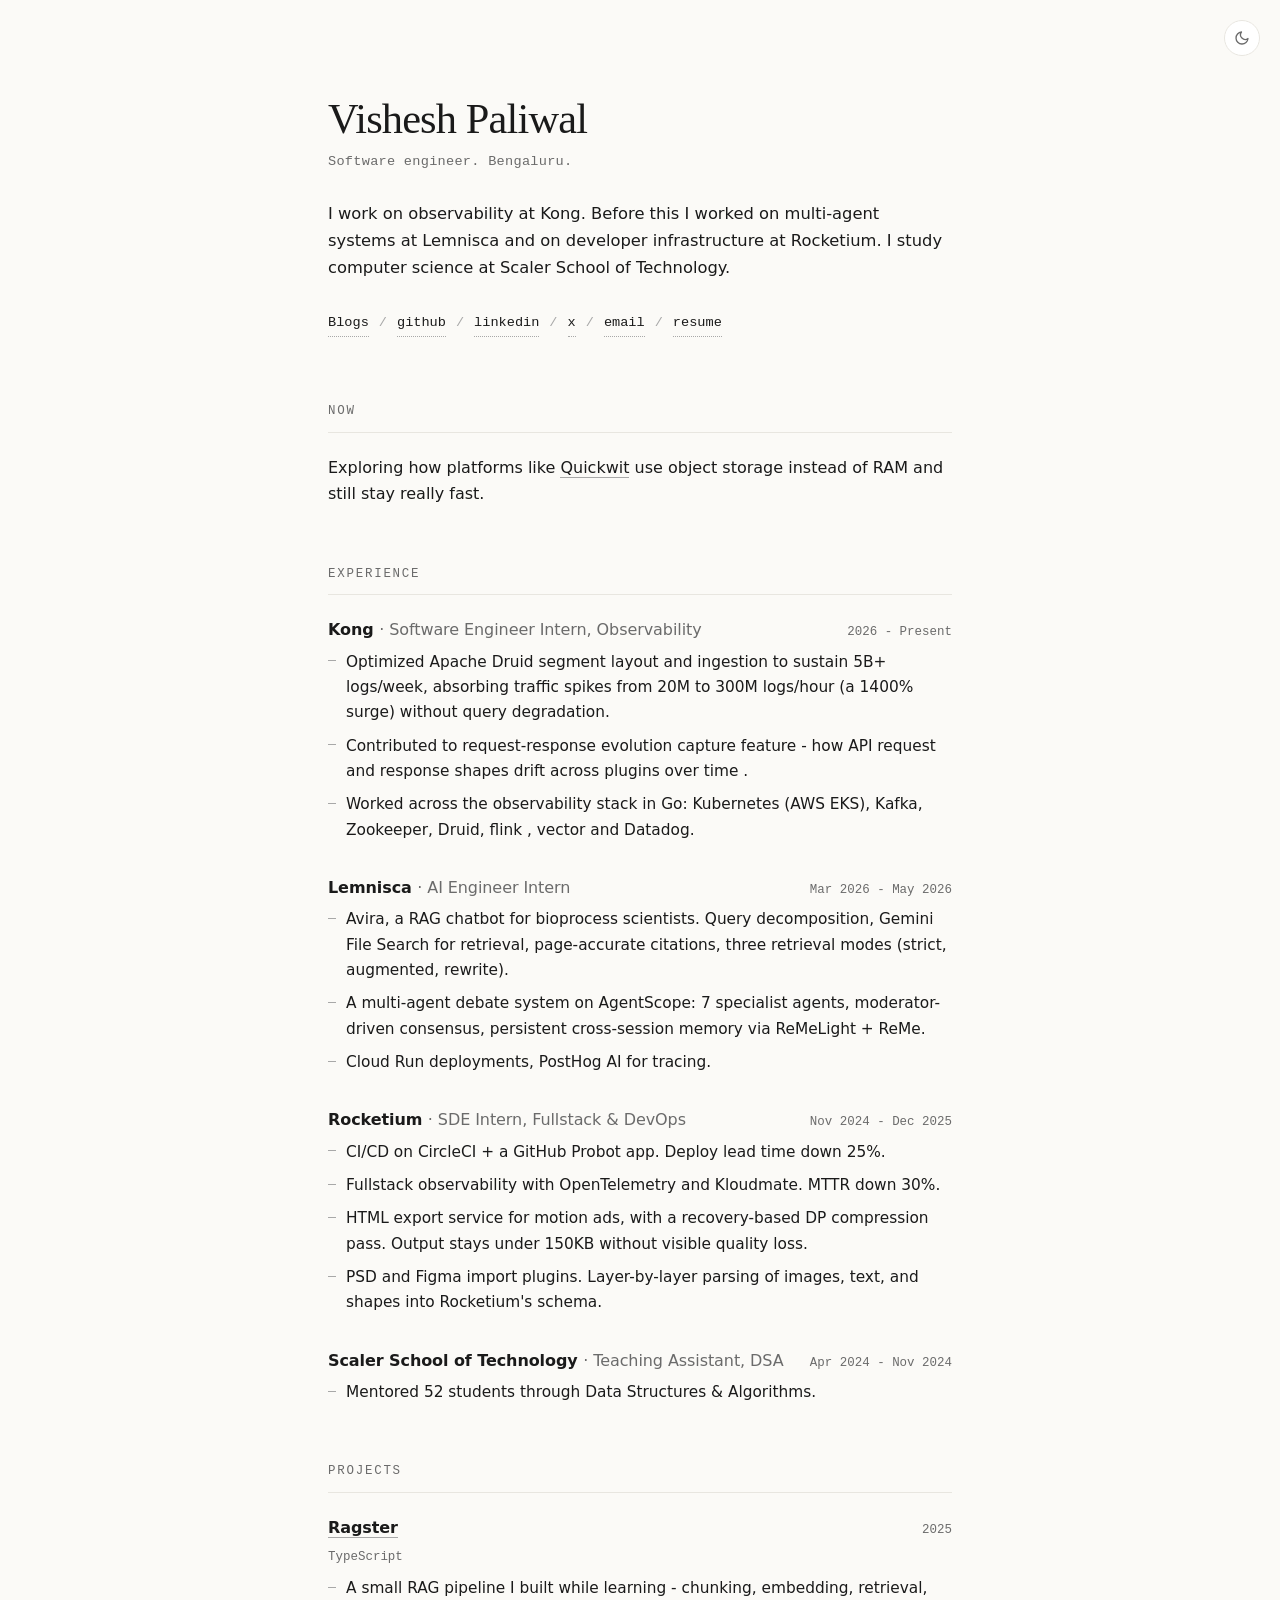
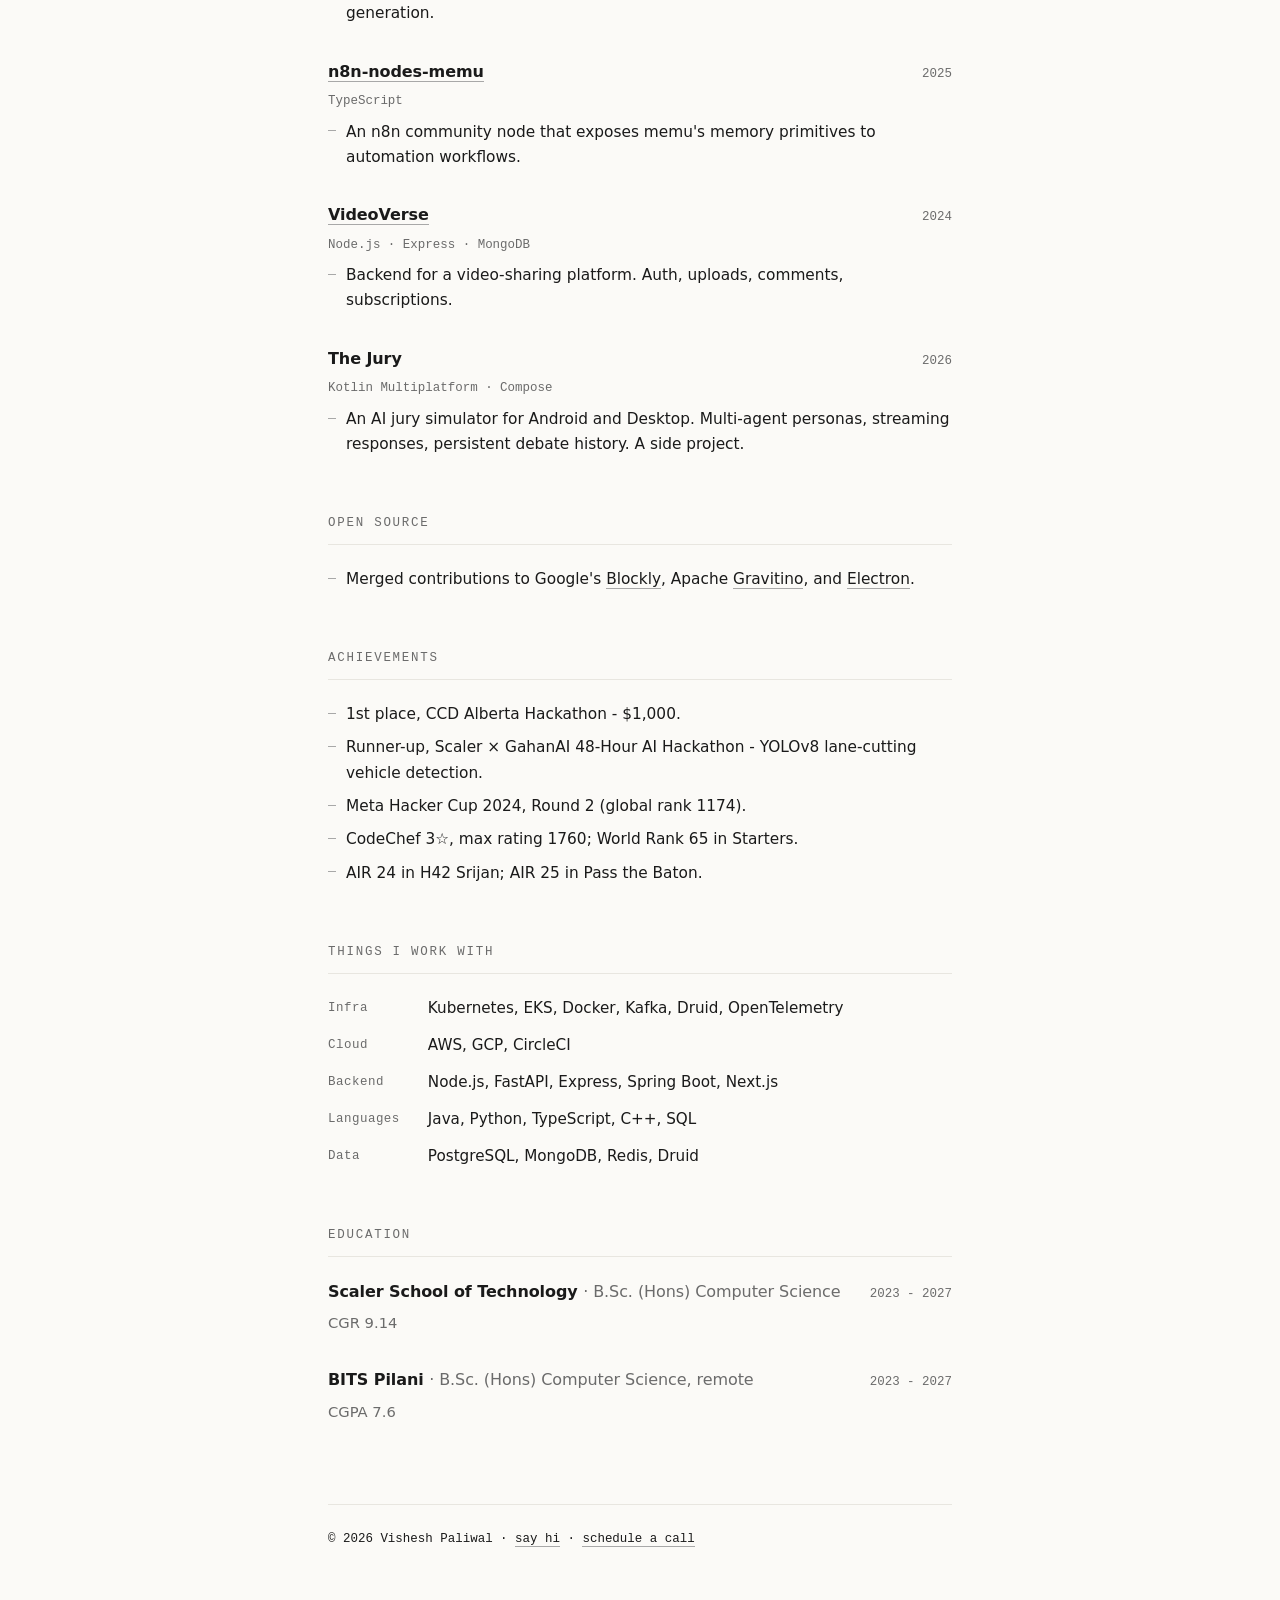
==== index.html @ 3ffdb281 "add another blog" ====
<!doctype html>
<html lang="en">
<head>
  <meta charset="utf-8" />
  <meta name="viewport" content="width=device-width, initial-scale=1" />
  <title>Vishesh Paliwal</title>
  <meta name="description" content="Software engineer working on observability at Kong, based in Bengaluru." />
  <meta name="author" content="Vishesh Paliwal" />
  <meta property="og:title" content="Vishesh Paliwal" />
  <meta property="og:description" content="Software engineer, Bengaluru." />
  <meta property="og:type" content="website" />
  <link rel="icon" href="data:image/svg+xml,<svg xmlns=%22http://www.w3.org/2000/svg%22 viewBox=%220 0 100 100%22><text y=%22.9em%22 font-size=%2290%22>V</text></svg>" />
  <link rel="stylesheet" href="styles.css" />
</head>
<body>
  <button id="theme-toggle" class="theme-toggle" type="button" aria-label="Toggle color theme">
    <svg class="icon-sun" width="16" height="16" viewBox="0 0 24 24" fill="none" stroke="currentColor" stroke-width="2" stroke-linecap="round" stroke-linejoin="round"><circle cx="12" cy="12" r="4"/><path d="M12 2v2"/><path d="M12 20v2"/><path d="m4.93 4.93 1.41 1.41"/><path d="m17.66 17.66 1.41 1.41"/><path d="M2 12h2"/><path d="M20 12h2"/><path d="m6.34 17.66-1.41 1.41"/><path d="m19.07 4.93-1.41 1.41"/></svg>
    <svg class="icon-moon" width="16" height="16" viewBox="0 0 24 24" fill="none" stroke="currentColor" stroke-width="2" stroke-linecap="round" stroke-linejoin="round"><path d="M21 12.79A9 9 0 1 1 11.21 3 7 7 0 0 0 21 12.79z"/></svg>
  </button>

  <main>
    <header class="hero">
      <h1>Vishesh Paliwal</h1>
      <p class="tagline">Software engineer. Bengaluru.</p>
      <p class="intro">
        I work on observability at Kong. Before this I worked on multi-agent systems at Lemnisca and on developer infrastructure at Rocketium. I study computer science at Scaler School of Technology.
      </p>
      <nav class="socials" aria-label="Social links">
        <a href="blog/index.html">Blogs</a>
        <span class="sep">/</span>
        <a href="https://github.com/Vishesh-Paliwal">github</a>
        <span class="sep">/</span>
        <a href="https://www.linkedin.com/in/vishesh-paliwal-42764b2ab/">linkedin</a>
        <span class="sep">/</span>
        <a href="https://x.com/PaliwalVis40736">x</a>
        <span class="sep">/</span>
        <a href="mailto:vishesh.23bcs10013@sst.scaler.com">email</a>
        <span class="sep">/</span>
        <a href="https://drive.google.com/file/d/1WRHBEQwdWZEFvYwu_dmGaKrYtTfcpszq/view?usp=sharing">resume</a>
      </nav>
    </header>

    <section class="block" aria-labelledby="now">
      <h2 id="now">now</h2>
      <p>
        Exploring how platforms like <a href="https://quickwit.io/">Quickwit</a> use object storage instead of RAM and still stay really fast.
      </p>
    </section>

    <section class="block" aria-labelledby="experience">
      <h2 id="experience">experience</h2>

      <article class="entry">
        <div class="entry-head">
          <h3>Kong <span class="role">&middot; Software Engineer Intern, Observability</span></h3>
          <span class="date">2026 - Present</span>
        </div>
        <ul class="bullets">
          <li>Optimized Apache Druid segment layout and ingestion to sustain 5B+ logs/week, absorbing traffic spikes from 20M to 300M logs/hour (a 1400% surge) without query degradation.</li>
          <li>Contributed to request-response evolution capture feature - how API request and response shapes drift across plugins over time .</li>
          <li>Worked across the observability stack in Go: Kubernetes (AWS EKS), Kafka, Zookeeper, Druid, flink , vector and Datadog.</li>
        </ul>
      </article>

      <article class="entry">
        <div class="entry-head">
          <h3>Lemnisca <span class="role">&middot; AI Engineer Intern</span></h3>
          <span class="date">Mar 2026 - May 2026</span>
        </div>
        <ul class="bullets">
          <li>Avira, a RAG chatbot for bioprocess scientists. Query decomposition, Gemini File Search for retrieval, page-accurate citations, three retrieval modes (strict, augmented, rewrite).</li>
          <li>A multi-agent debate system on AgentScope: 7 specialist agents, moderator-driven consensus, persistent cross-session memory via ReMeLight + ReMe.</li>
          <li>Cloud Run deployments, PostHog AI for tracing.</li>
        </ul>
      </article>

      <article class="entry">
        <div class="entry-head">
          <h3>Rocketium <span class="role">&middot; SDE Intern, Fullstack &amp; DevOps</span></h3>
          <span class="date">Nov 2024 - Dec 2025</span>
        </div>
        <ul class="bullets">
          <li>CI/CD on CircleCI + a GitHub Probot app. Deploy lead time down 25%.</li>
          <li>Fullstack observability with OpenTelemetry and Kloudmate. MTTR down 30%.</li>
          <li>HTML export service for motion ads, with a recovery-based DP compression pass. Output stays under 150KB without visible quality loss.</li>
          <li>PSD and Figma import plugins. Layer-by-layer parsing of images, text, and shapes into Rocketium's schema.</li>
        </ul>
      </article>

      <article class="entry">
        <div class="entry-head">
          <h3>Scaler School of Technology <span class="role">&middot; Teaching Assistant, DSA</span></h3>
          <span class="date">Apr 2024 - Nov 2024</span>
        </div>
        <ul class="bullets">
          <li>Mentored 52 students through Data Structures &amp; Algorithms.</li>
        </ul>
      </article>
    </section>

    <section class="block" aria-labelledby="projects">
      <h2 id="projects">projects</h2>

      <article class="entry">
        <div class="entry-head">
          <h3><a href="https://github.com/Vishesh-Paliwal/Ragster">Ragster</a></h3>
          <span class="date">2025</span>
        </div>
        <p class="stack">TypeScript</p>
        <ul class="bullets">
          <li>A small RAG pipeline I built while learning - chunking, embedding, retrieval, generation.</li>
        </ul>
      </article>

      <article class="entry">
        <div class="entry-head">
          <h3><a href="https://github.com/Vishesh-Paliwal/n8n-nodes-memu">n8n-nodes-memu</a></h3>
          <span class="date">2025</span>
        </div>
        <p class="stack">TypeScript</p>
        <ul class="bullets">
          <li>An n8n community node that exposes memu's memory primitives to automation workflows.</li>
        </ul>
      </article>

      <article class="entry">
        <div class="entry-head">
          <h3><a href="https://github.com/Vishesh-Paliwal/VideoVerse-Backend">VideoVerse</a></h3>
          <span class="date">2024</span>
        </div>
        <p class="stack">Node.js &middot; Express &middot; MongoDB</p>
        <ul class="bullets">
          <li>Backend for a video-sharing platform. Auth, uploads, comments, subscriptions.</li>
        </ul>
      </article>

      <article class="entry">
        <div class="entry-head">
          <h3>The Jury</h3>
          <span class="date">2026</span>
        </div>
        <p class="stack">Kotlin Multiplatform &middot; Compose</p>
        <ul class="bullets">
          <li>An AI jury simulator for Android and Desktop. Multi-agent personas, streaming responses, persistent debate history. A side project.</li>
        </ul>
      </article>
    </section>

    <section class="block" aria-labelledby="open-source">
      <h2 id="open-source">open source</h2>
      <ul class="bullets">
        <li>Merged contributions to Google's <a href="https://github.com/google/blockly">Blockly</a>, Apache <a href="https://github.com/apache/gravitino">Gravitino</a>, and <a href="https://github.com/electron/electron">Electron</a>.</li>
      </ul>
    </section>

    <section class="block" aria-labelledby="achievements">
      <h2 id="achievements">achievements</h2>
      <ul class="bullets">
        <li>1st place, CCD Alberta Hackathon - $1,000.</li>
        <li>Runner-up, Scaler &times; GahanAI 48-Hour AI Hackathon - YOLOv8 lane-cutting vehicle detection.</li>
        <li>Meta Hacker Cup 2024, Round 2 (global rank 1174).</li>
        <li>CodeChef 3&star;, max rating 1760; World Rank 65 in Starters.</li>
        <li>AIR 24 in H42 Srijan; AIR 25 in Pass the Baton.</li>
      </ul>
    </section>

    <section class="block" aria-labelledby="skills">
      <h2 id="skills">things I work with</h2>
      <dl class="skills">
        <dt>Infra</dt>
        <dd>Kubernetes, EKS, Docker, Kafka, Druid, OpenTelemetry</dd>
        <dt>Cloud</dt>
        <dd>AWS, GCP, CircleCI</dd>
        <dt>Backend</dt>
        <dd>Node.js, FastAPI, Express, Spring Boot, Next.js</dd>
        <dt>Languages</dt>
        <dd>Java, Python, TypeScript, C++, SQL</dd>
        <dt>Data</dt>
        <dd>PostgreSQL, MongoDB, Redis, Druid</dd>
      </dl>
    </section>

    <section class="block" aria-labelledby="education">
      <h2 id="education">education</h2>

      <article class="entry">
        <div class="entry-head">
          <h3>Scaler School of Technology <span class="role">&middot; B.Sc. (Hons) Computer Science</span></h3>
          <span class="date">2023 - 2027</span>
        </div>
        <p class="muted">CGR 9.14</p>
      </article>

      <article class="entry">
        <div class="entry-head">
          <h3>BITS Pilani <span class="role">&middot; B.Sc. (Hons) Computer Science, remote</span></h3>
          <span class="date">2023 - 2027</span>
        </div>
        <p class="muted">CGPA 7.6</p>
      </article>
    </section>

    <footer>
      <p>&copy; <span id="year"></span> Vishesh Paliwal &middot; <a href="mailto:vishesh.23bcs10013@sst.scaler.com">say hi</a> &middot; <a href="https://cal.com/vishesh-paliwal/30min" data-cal-link="vishesh-paliwal/30min">schedule a call</a></p>
    </footer>
  </main>

  <script src="script.js"></script>
  <script>
    (function (C, A, L) {
      let p = function (a, ar) { a.q.push(ar); };
      let d = C.document;
      C.Cal = C.Cal || function () {
        let cal = C.Cal;
        let ar = arguments;
        if (!cal.loaded) {
          cal.ns = {};
          cal.q = cal.q || [];
          d.head.appendChild(d.createElement("script")).src = A;
          cal.loaded = true;
        }
        if (ar[0] === L) {
          const api = function () { p(api, arguments); };
          const namespace = ar[1];
          api.q = api.q || [];
          if (typeof namespace === "string") {
            cal.ns[namespace] = api;
            p(api, ar);
            return;
          }
          p(api, ar);
          return;
        }
        p(cal, ar);
      };
    })(window, "https://app.cal.com/embed/embed.js", "init");
    Cal("init", { origin: "https://cal.com" });
    Cal("ui", { theme: "auto", layout: "month_view" });
  </script>
</body>
</html>
---- styles.css ----
/* --- theme tokens --- */
:root {
  --bg: #fbfaf7;
  --surface: #ffffff;
  --text: #1a1a1a;
  --muted: #6b6b6b;
  --faint: #a8a8a8;
  --line: #e8e6e0;
  --accent: #b94a2c;
  --hl-bg: rgba(185, 74, 44, 0.10);
  --mono: ui-monospace, SFMono-Regular, "JetBrains Mono", Menlo, Consolas, monospace;
  --sans: -apple-system, BlinkMacSystemFont, "Inter", "Segoe UI", system-ui, sans-serif;
  --serif: "Iowan Old Style", "Apple Garamond", "Palatino Linotype", "Times New Roman", Georgia, serif;
}

:root[data-theme="dark"] {
  --bg: #0e0e10;
  --surface: #141417;
  --text: #ededed;
  --muted: #9a9a9a;
  --faint: #595959;
  --line: #242427;
  --accent: #e07a5f;
  --hl-bg: rgba(224, 122, 95, 0.12);
}

/* --- reset --- */
*, *::before, *::after { box-sizing: border-box; }
html { -webkit-text-size-adjust: 100%; }
body, h1, h2, h3, p, ul, dl, dd, figure { margin: 0; }
ul { padding-left: 1.1em; }
a { color: inherit; }

/* --- base --- */
html { background: var(--bg); }
body {
  font-family: var(--sans);
  font-size: 16px;
  line-height: 1.65;
  color: var(--text);
  background: var(--bg);
  -webkit-font-smoothing: antialiased;
  -moz-osx-font-smoothing: grayscale;
  font-feature-settings: "ss01", "cv11";
  transition: background-color 0.25s ease, color 0.25s ease;
}

main {
  max-width: 680px;
  margin: 0 auto;
  padding: 96px 28px 64px;
}

@media (max-width: 560px) {
  main { padding: 56px 20px 48px; }
}

/* --- typography --- */
h1 {
  font-family: var(--serif);
  font-size: clamp(2rem, 6vw, 2.65rem);
  font-weight: 500;
  letter-spacing: -0.02em;
  line-height: 1.1;
  margin-bottom: 8px;
}

h2 {
  font-family: var(--mono);
  font-size: 0.78rem;
  font-weight: 500;
  letter-spacing: 0.14em;
  text-transform: uppercase;
  color: var(--muted);
  margin-bottom: 22px;
  padding-bottom: 10px;
  border-bottom: 1px solid var(--line);
}

h3 {
  font-size: 1rem;
  font-weight: 600;
  letter-spacing: -0.005em;
}

.role {
  font-weight: 400;
  color: var(--muted);
}

p { color: var(--text); }
.muted { color: var(--muted); font-size: 0.92rem; }

a {
  color: var(--text);
  text-decoration: none;
  border-bottom: 1px solid var(--faint);
  transition: color 0.15s ease, border-color 0.15s ease;
}
a:hover {
  color: var(--accent);
  border-bottom-color: var(--accent);
}

.hl {
  background: var(--hl-bg);
  padding: 0 4px;
  border-radius: 3px;
  color: var(--text);
}

/* --- hero --- */
.hero {
  margin-bottom: 64px;
}

.tagline {
  font-family: var(--mono);
  font-size: 0.85rem;
  color: var(--muted);
  letter-spacing: 0.02em;
  margin-bottom: 28px;
}

.intro {
  font-size: 1.02rem;
  color: var(--text);
  margin-bottom: 28px;
  max-width: 60ch;
}

.socials {
  font-family: var(--mono);
  font-size: 0.85rem;
  display: flex;
  flex-wrap: wrap;
  gap: 0;
  align-items: center;
}
.socials a {
  border-bottom: 1px dotted var(--faint);
  padding: 2px 0;
}
.socials .sep {
  color: var(--faint);
  margin: 0 10px;
  user-select: none;
}

/* --- sections --- */
.block {
  margin-bottom: 56px;
}

.entry {
  margin-bottom: 32px;
}
.entry:last-child { margin-bottom: 0; }

.entry-head {
  display: flex;
  justify-content: space-between;
  align-items: baseline;
  gap: 16px;
  margin-bottom: 6px;
}
.entry-head h3 { margin: 0; }

.date {
  font-family: var(--mono);
  font-size: 0.78rem;
  color: var(--muted);
  white-space: nowrap;
  flex-shrink: 0;
}

@media (max-width: 520px) {
  .entry-head {
    flex-direction: column;
    align-items: flex-start;
    gap: 2px;
  }
}

.stack {
  font-family: var(--mono);
  font-size: 0.78rem;
  color: var(--muted);
  margin-bottom: 8px;
}

.bullets {
  list-style: none;
  padding-left: 0;
}
.bullets li {
  position: relative;
  padding-left: 18px;
  margin-bottom: 8px;
  color: var(--text);
  font-size: 0.96rem;
}
.bullets li::before {
  content: "";
  position: absolute;
  left: 0;
  top: 0.7em;
  width: 8px;
  height: 1px;
  background: var(--faint);
}
.bullets li:last-child { margin-bottom: 0; }

/* --- skills dl --- */
.skills {
  display: grid;
  grid-template-columns: max-content 1fr;
  column-gap: 28px;
  row-gap: 12px;
}
.skills dt {
  font-family: var(--mono);
  font-size: 0.78rem;
  color: var(--muted);
  letter-spacing: 0.04em;
  padding-top: 2px;
}
.skills dd {
  margin: 0;
  font-size: 0.95rem;
}

@media (max-width: 520px) {
  .skills {
    grid-template-columns: 1fr;
    row-gap: 4px;
  }
  .skills dd { margin-bottom: 14px; }
}

/* --- footer --- */
footer {
  margin-top: 80px;
  padding-top: 24px;
  border-top: 1px solid var(--line);
  font-family: var(--mono);
  font-size: 0.78rem;
  color: var(--muted);
}

/* --- theme toggle --- */
.theme-toggle {
  position: fixed;
  top: 20px;
  right: 20px;
  width: 36px;
  height: 36px;
  border: 1px solid var(--line);
  border-radius: 50%;
  background: var(--surface);
  color: var(--muted);
  display: inline-flex;
  align-items: center;
  justify-content: center;
  cursor: pointer;
  transition: color 0.15s ease, border-color 0.15s ease, transform 0.15s ease;
  z-index: 50;
}
.theme-toggle:hover {
  color: var(--accent);
  border-color: var(--accent);
  transform: scale(1.04);
}
.theme-toggle .icon-sun { display: none; }
.theme-toggle .icon-moon { display: block; }
:root[data-theme="dark"] .theme-toggle .icon-sun { display: block; }
:root[data-theme="dark"] .theme-toggle .icon-moon { display: none; }

/* --- back link --- */
.backlink {
  font-family: var(--mono);
  font-size: 0.8rem;
  color: var(--muted);
  display: inline-block;
  margin-bottom: 40px;
  border-bottom: 1px dotted var(--faint);
}
.backlink:hover { color: var(--accent); border-bottom-color: var(--accent); }

/* --- blog list --- */
.post-list { list-style: none; padding-left: 0; }
.post-list li { margin-bottom: 28px; }
.post-list li:last-child { margin-bottom: 0; }
.post-link {
  display: flex;
  justify-content: space-between;
  align-items: baseline;
  gap: 16px;
  border-bottom: none;
}
.post-link h3 {
  font-weight: 600;
  transition: color 0.15s ease;
}
.post-link:hover { color: inherit; }
.post-link:hover h3 { color: var(--accent); }
.post-list .summary {
  color: var(--muted);
  font-size: 0.94rem;
  margin-top: 4px;
  max-width: 60ch;
}

@media (max-width: 520px) {
  .post-link { flex-direction: column; gap: 2px; }
}

/* --- article --- */
.post-header { margin-bottom: 44px; }
.post-header h1 {
  font-size: clamp(1.7rem, 5vw, 2.3rem);
  margin-bottom: 14px;
}
.post-meta {
  font-family: var(--mono);
  font-size: 0.78rem;
  color: var(--muted);
  letter-spacing: 0.02em;
}
.post-meta .dot { margin: 0 8px; color: var(--faint); }

.tag {
  display: inline-block;
  font-family: var(--mono);
  font-size: 0.7rem;
  letter-spacing: 0.04em;
  color: var(--muted);
  background: var(--hl-bg);
  border-radius: 3px;
  padding: 1px 7px;
  margin-right: 6px;
}

.prose { font-size: 1.02rem; line-height: 1.75; }
.prose > * + * { margin-top: 20px; }
.prose h2 {
  font-family: var(--serif);
  text-transform: none;
  letter-spacing: -0.01em;
  font-size: 1.35rem;
  font-weight: 500;
  color: var(--text);
  border-bottom: none;
  padding-bottom: 0;
  margin-top: 48px;
  margin-bottom: 4px;
}
.prose h3 {
  font-size: 1.05rem;
  font-weight: 600;
  margin-top: 32px;
  margin-bottom: 2px;
}
.prose p { max-width: 66ch; }
.prose ul, .prose ol { max-width: 66ch; padding-left: 1.2em; }
.prose li { margin-bottom: 8px; padding-left: 4px; }
.prose li::marker { color: var(--faint); }
.prose strong { font-weight: 600; }
.prose a { border-bottom: 1px solid var(--faint); }
.prose a:hover { color: var(--accent); border-bottom-color: var(--accent); }

/* inline + block code */
.prose code {
  font-family: var(--mono);
  font-size: 0.85em;
  background: var(--hl-bg);
  padding: 1px 5px;
  border-radius: 3px;
}
.prose pre {
  font-family: var(--mono);
  font-size: 0.82rem;
  line-height: 1.6;
  background: var(--surface);
  border: 1px solid var(--line);
  border-radius: 8px;
  padding: 16px 18px;
  overflow-x: auto;
  max-width: 100%;
}
.prose pre code {
  background: none;
  padding: 0;
  border-radius: 0;
  font-size: inherit;
}

/* callout */
.callout {
  border-left: 2px solid var(--accent);
  background: var(--hl-bg);
  border-radius: 0 6px 6px 0;
  padding: 14px 18px;
  font-size: 0.95rem;
}
.callout p { max-width: none; }
.callout .label {
  font-family: var(--mono);
  font-size: 0.7rem;
  letter-spacing: 0.08em;
  text-transform: uppercase;
  color: var(--accent);
  display: block;
  margin-bottom: 4px;
}

/* figure caption */
.prose figure { margin: 28px 0; }
.prose figure img {
  display: block;
  width: 100%;
  max-width: 100%;
  height: auto;
  border-radius: 8px;
  border: 1px solid var(--line);
}
.prose figcaption {
  font-family: var(--mono);
  font-size: 0.75rem;
  color: var(--muted);
  text-align: center;
  margin-top: 8px;
}

/* --- selection --- */
::selection {
  background: var(--accent);
  color: var(--bg);
}

/* --- reduced motion --- */
@media (prefers-reduced-motion: reduce) {
  *, *::before, *::after {
    transition: none !important;
    animation: none !important;
  }
}
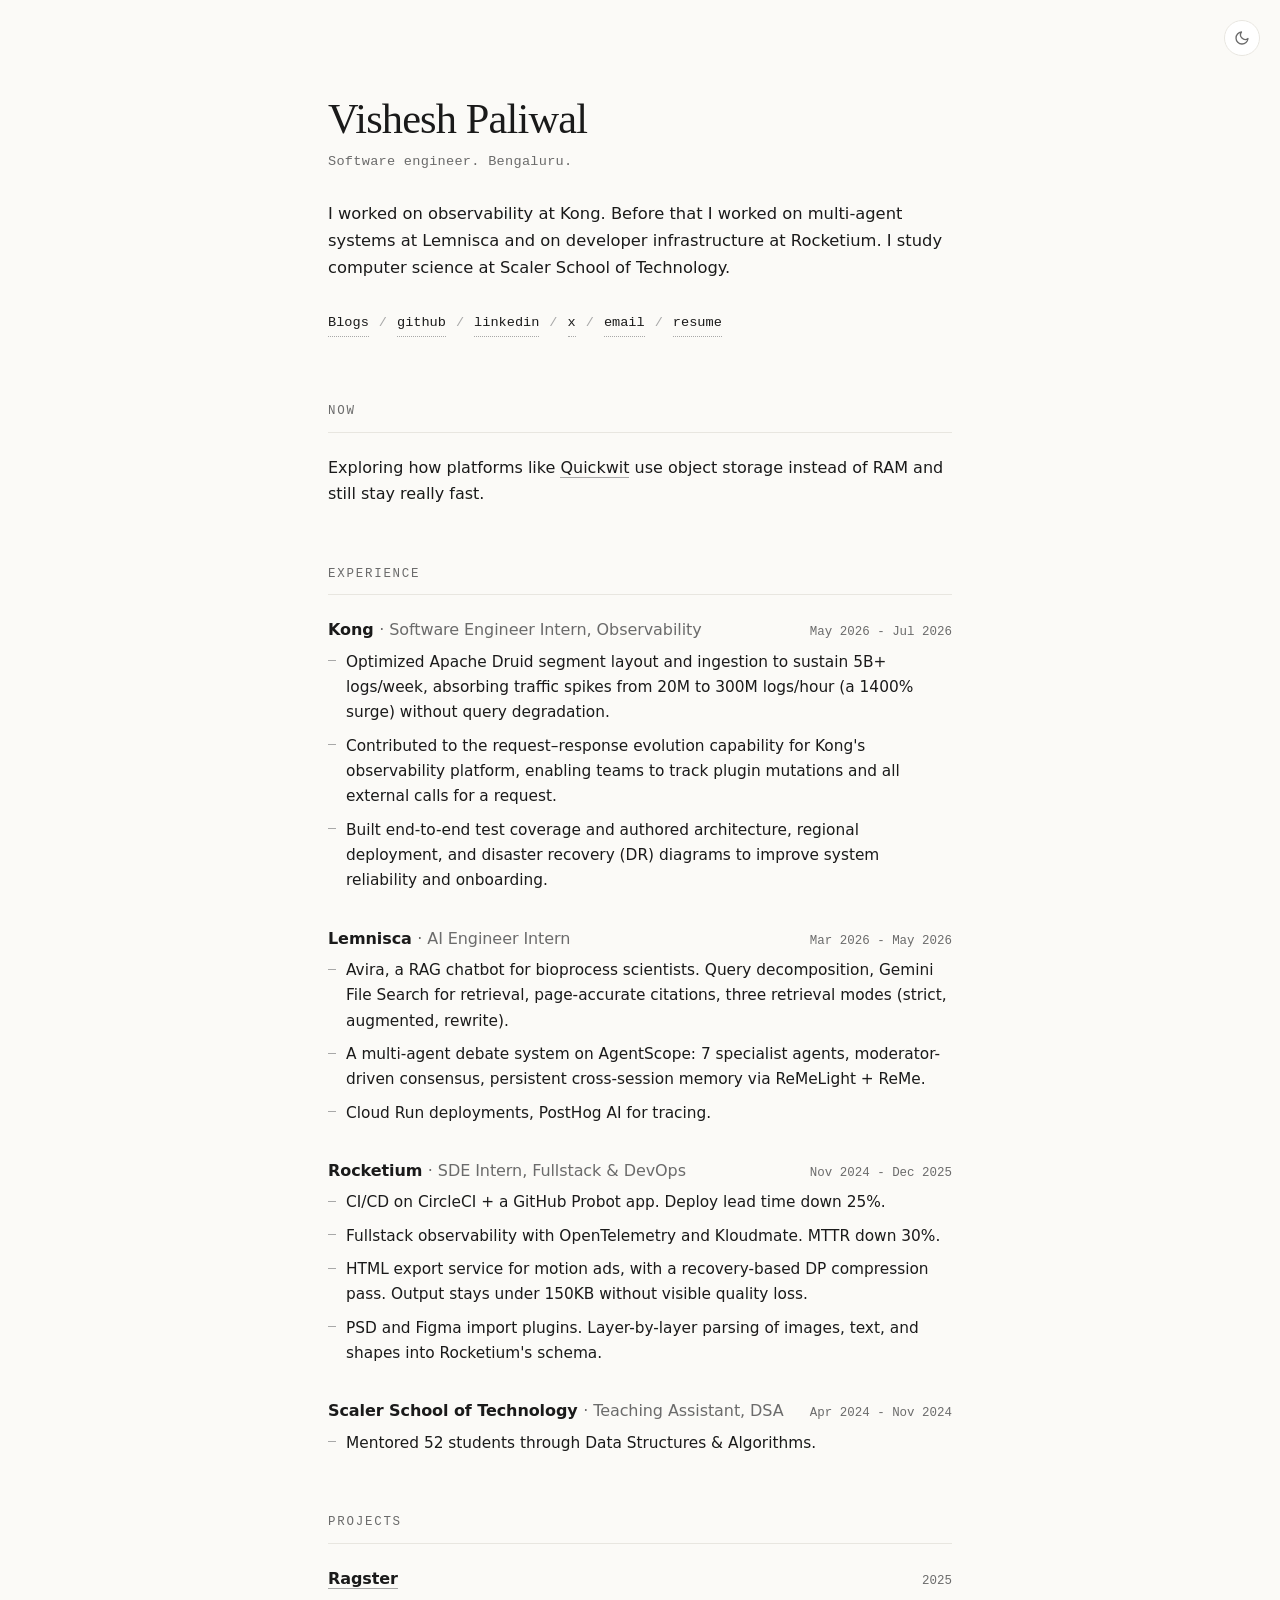
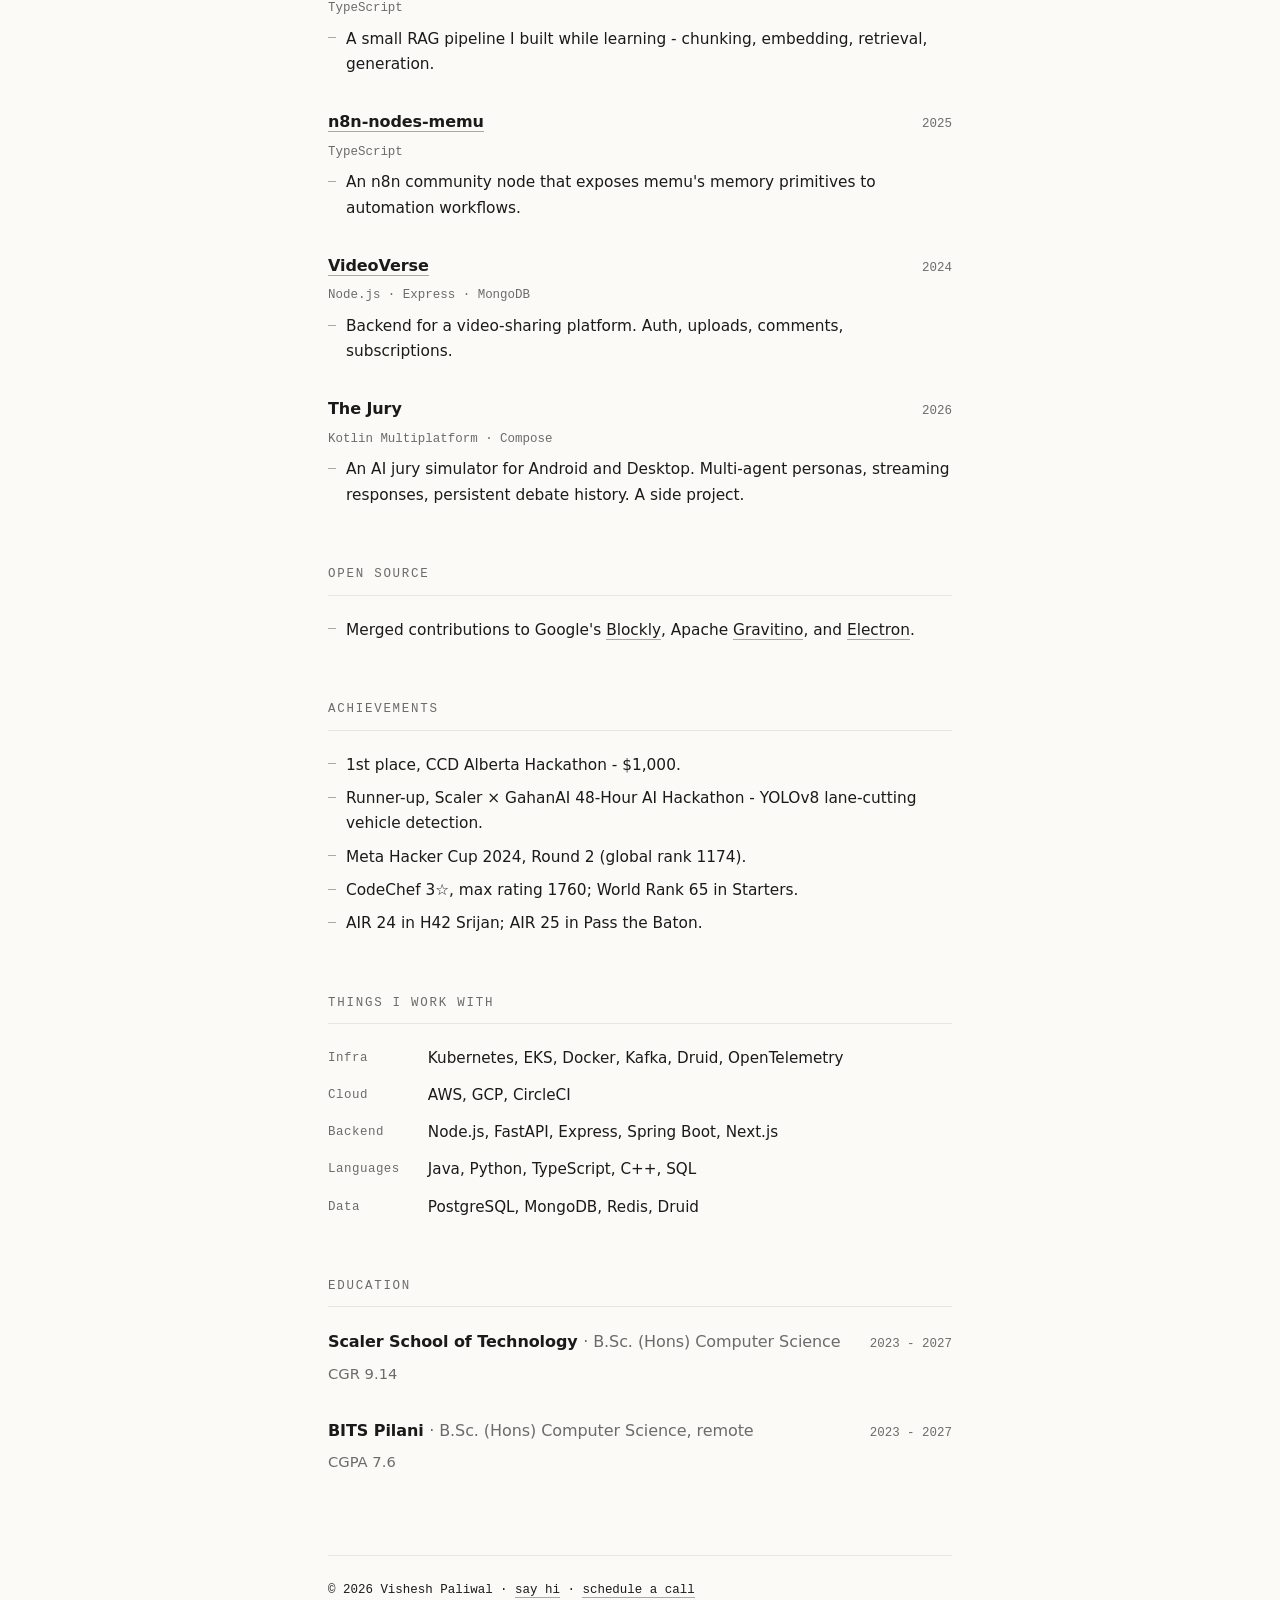
==== commit b30116d1: "make wordings consistent and update facts" ====
--- a/index.html
+++ b/index.html
@@ -4,7 +4,7 @@
   <meta charset="utf-8" />
   <meta name="viewport" content="width=device-width, initial-scale=1" />
   <title>Vishesh Paliwal</title>
-  <meta name="description" content="Software engineer working on observability at Kong, based in Bengaluru." />
+  <meta name="description" content="Software engineer based in Bengaluru. Previously observability team at Kong." />
   <meta name="author" content="Vishesh Paliwal" />
   <meta property="og:title" content="Vishesh Paliwal" />
   <meta property="og:description" content="Software engineer, Bengaluru." />
@@ -23,7 +23,7 @@
       <h1>Vishesh Paliwal</h1>
       <p class="tagline">Software engineer. Bengaluru.</p>
       <p class="intro">
-        I work on observability at Kong. Before this I worked on multi-agent systems at Lemnisca and on developer infrastructure at Rocketium. I study computer science at Scaler School of Technology.
+        I worked on observability at Kong. Before that I worked on multi-agent systems at Lemnisca and on developer infrastructure at Rocketium. I study computer science at Scaler School of Technology.
       </p>
       <nav class="socials" aria-label="Social links">
         <a href="blog/index.html">Blogs</a>
@@ -53,12 +53,12 @@
       <article class="entry">
         <div class="entry-head">
           <h3>Kong <span class="role">&middot; Software Engineer Intern, Observability</span></h3>
-          <span class="date">2026 - Present</span>
+          <span class="date">May 2026 - Jul 2026</span>
         </div>
         <ul class="bullets">
           <li>Optimized Apache Druid segment layout and ingestion to sustain 5B+ logs/week, absorbing traffic spikes from 20M to 300M logs/hour (a 1400% surge) without query degradation.</li>
-          <li>Contributed to request-response evolution capture feature - how API request and response shapes drift across plugins over time .</li>
-          <li>Worked across the observability stack in Go: Kubernetes (AWS EKS), Kafka, Zookeeper, Druid, flink , vector and Datadog.</li>
+          <li>Contributed to the request–response evolution capability for Kong's observability platform, enabling teams to track plugin mutations and all external calls for a request.</li>
+          <li>Built end-to-end test coverage and authored architecture, regional deployment, and disaster recovery (DR) diagrams to improve system reliability and onboarding.</li>
         </ul>
       </article>
 
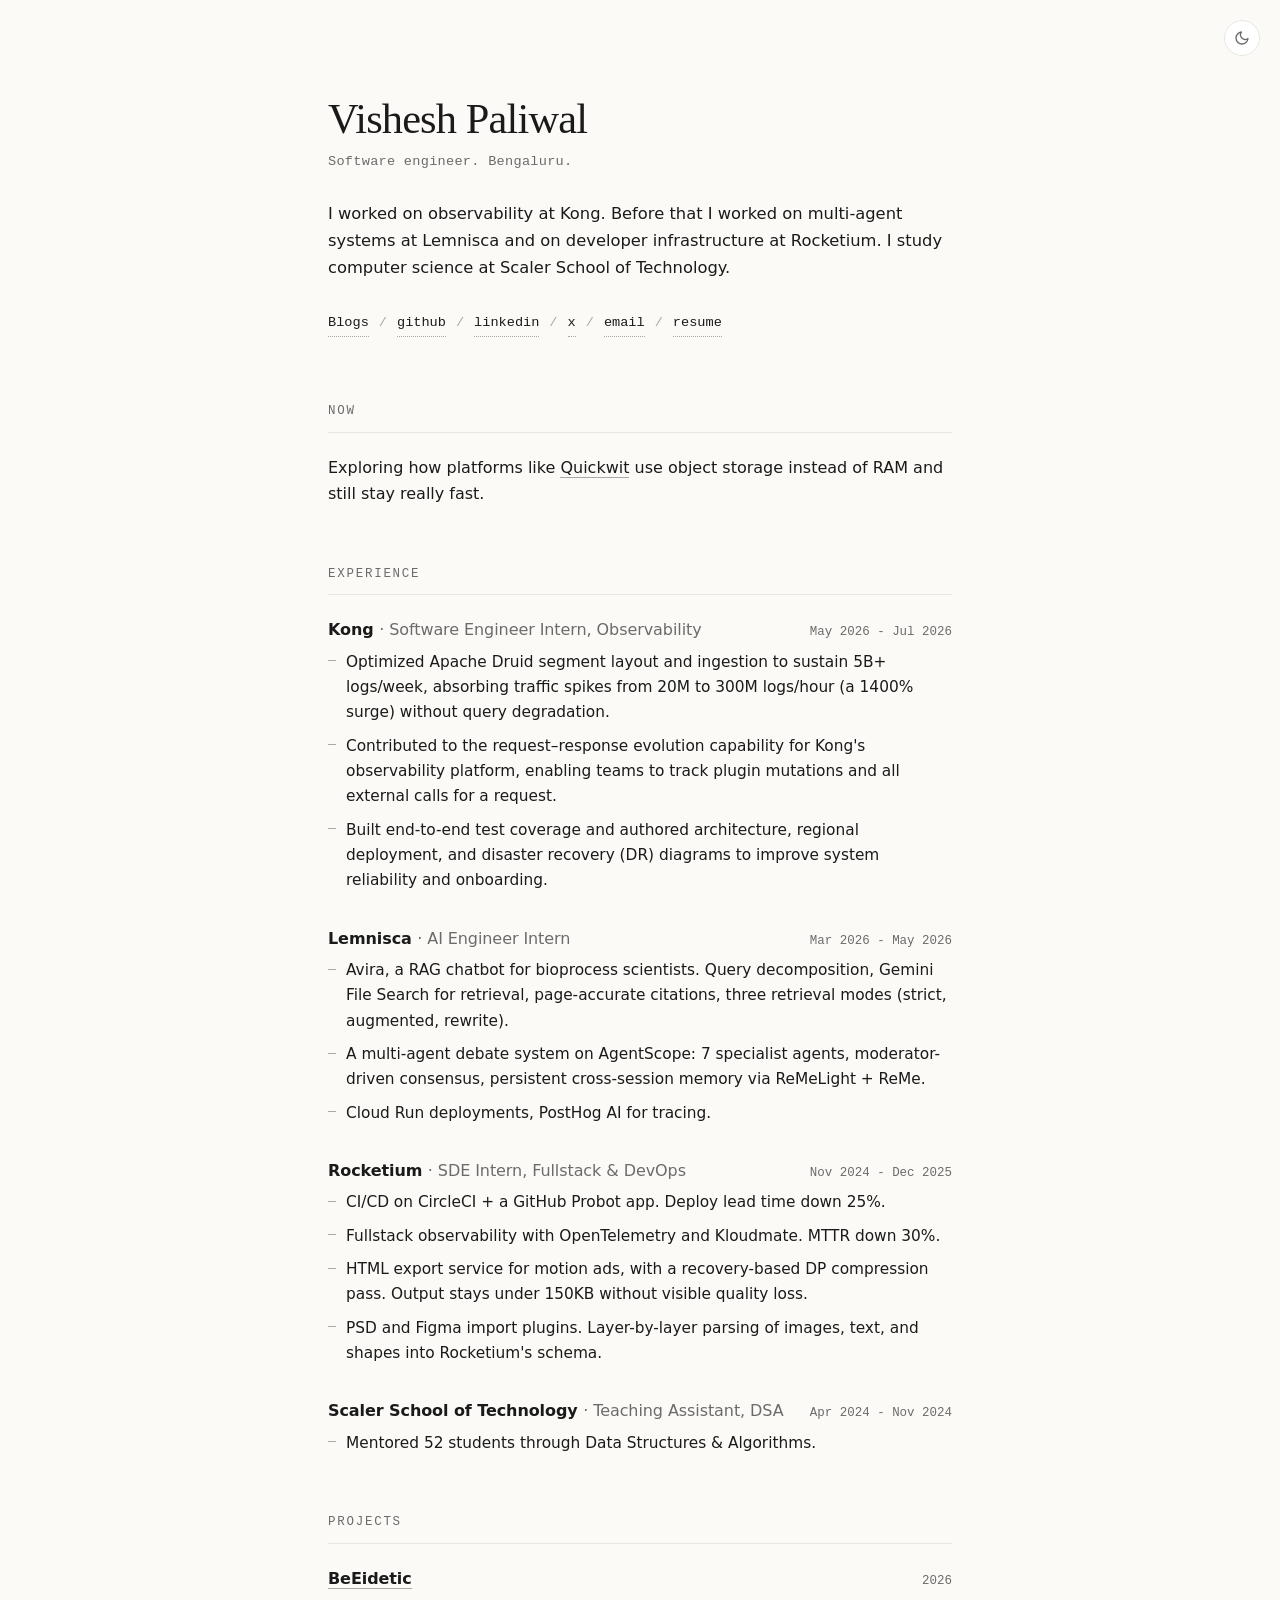
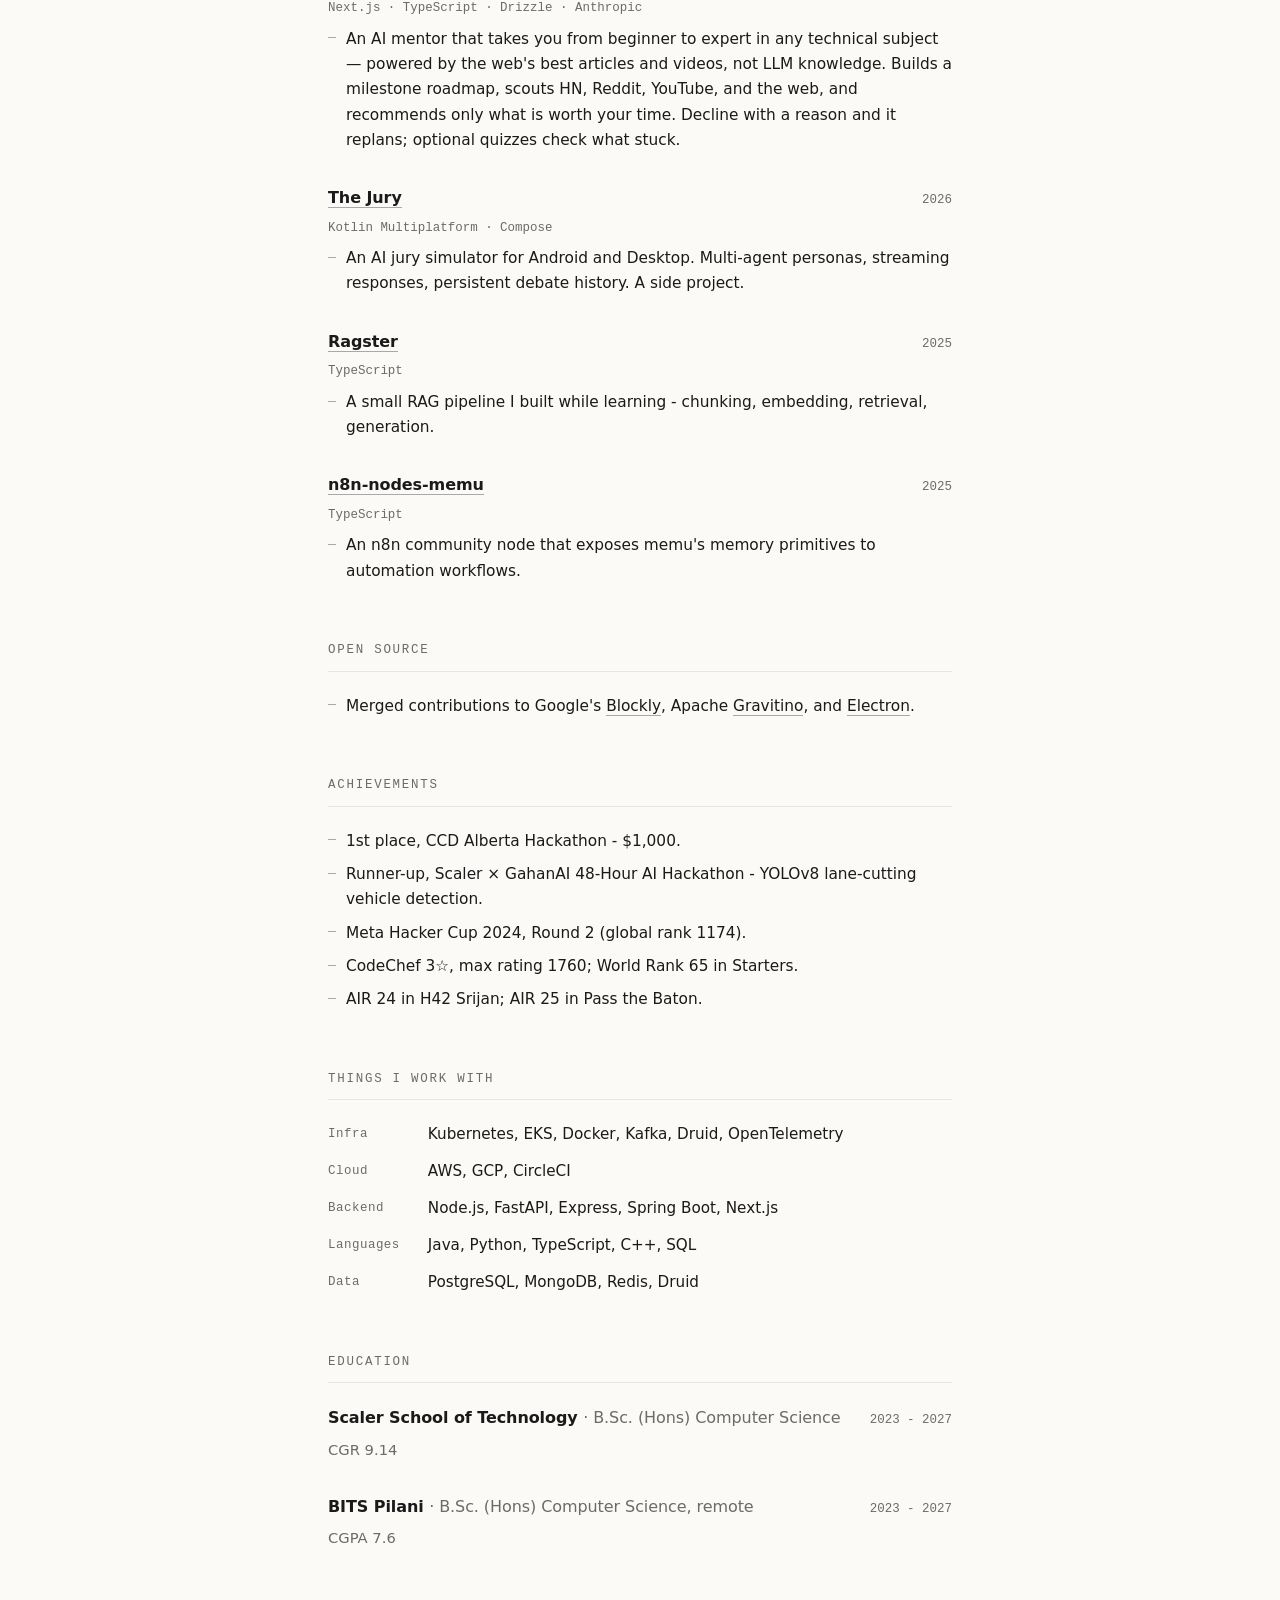
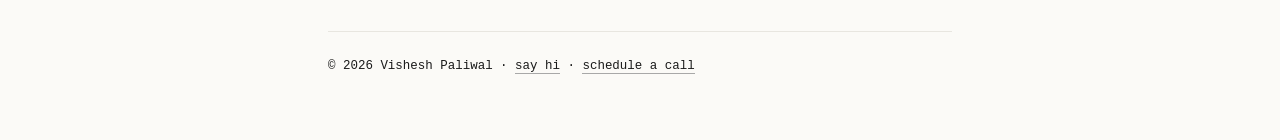
==== commit 67c7300e: "addd beeidetic" ====
--- a/index.html
+++ b/index.html
@@ -103,6 +103,28 @@
 
       <article class="entry">
         <div class="entry-head">
+          <h3><a href="https://github.com/Vishesh-Paliwal/BeEidetic">BeEidetic</a></h3>
+          <span class="date">2026</span>
+        </div>
+        <p class="stack">Next.js &middot; TypeScript &middot; Drizzle &middot; Anthropic</p>
+        <ul class="bullets">
+          <li>An AI mentor that takes you from beginner to expert in any technical subject — powered by the web's best articles and videos, not LLM knowledge. Builds a milestone roadmap, scouts HN, Reddit, YouTube, and the web, and recommends only what is worth your time. Decline with a reason and it replans; optional quizzes check what stuck.</li>
+        </ul>
+      </article>
+
+      <article class="entry">
+        <div class="entry-head">
+          <h3><a href="https://github.com/Vishesh-Paliwal/The-Jury">The Jury</a></h3>
+          <span class="date">2026</span>
+        </div>
+        <p class="stack">Kotlin Multiplatform &middot; Compose</p>
+        <ul class="bullets">
+          <li>An AI jury simulator for Android and Desktop. Multi-agent personas, streaming responses, persistent debate history. A side project.</li>
+        </ul>
+      </article>
+
+      <article class="entry">
+        <div class="entry-head">
           <h3><a href="https://github.com/Vishesh-Paliwal/Ragster">Ragster</a></h3>
           <span class="date">2025</span>
         </div>
@@ -123,27 +145,6 @@
         </ul>
       </article>
 
-      <article class="entry">
-        <div class="entry-head">
-          <h3><a href="https://github.com/Vishesh-Paliwal/VideoVerse-Backend">VideoVerse</a></h3>
-          <span class="date">2024</span>
-        </div>
-        <p class="stack">Node.js &middot; Express &middot; MongoDB</p>
-        <ul class="bullets">
-          <li>Backend for a video-sharing platform. Auth, uploads, comments, subscriptions.</li>
-        </ul>
-      </article>
-
-      <article class="entry">
-        <div class="entry-head">
-          <h3>The Jury</h3>
-          <span class="date">2026</span>
-        </div>
-        <p class="stack">Kotlin Multiplatform &middot; Compose</p>
-        <ul class="bullets">
-          <li>An AI jury simulator for Android and Desktop. Multi-agent personas, streaming responses, persistent debate history. A side project.</li>
-        </ul>
-      </article>
     </section>
 
     <section class="block" aria-labelledby="open-source">
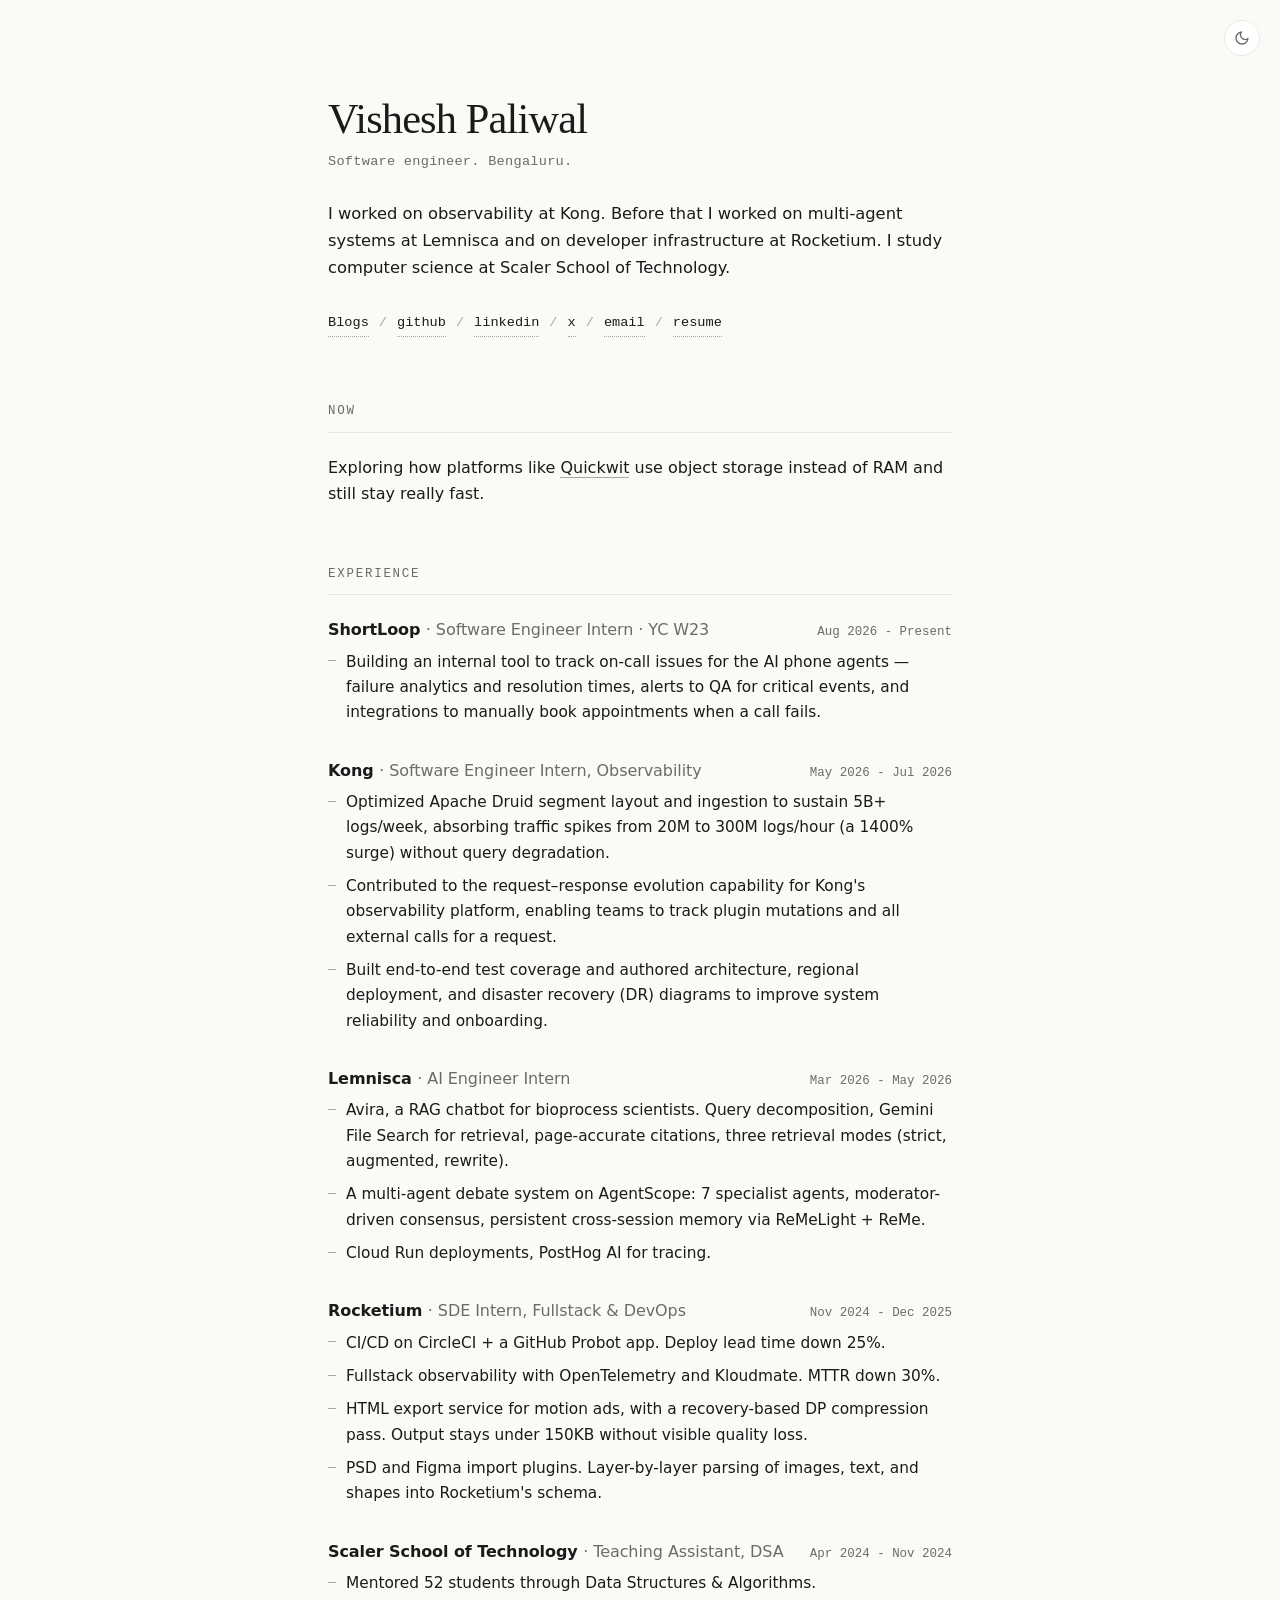
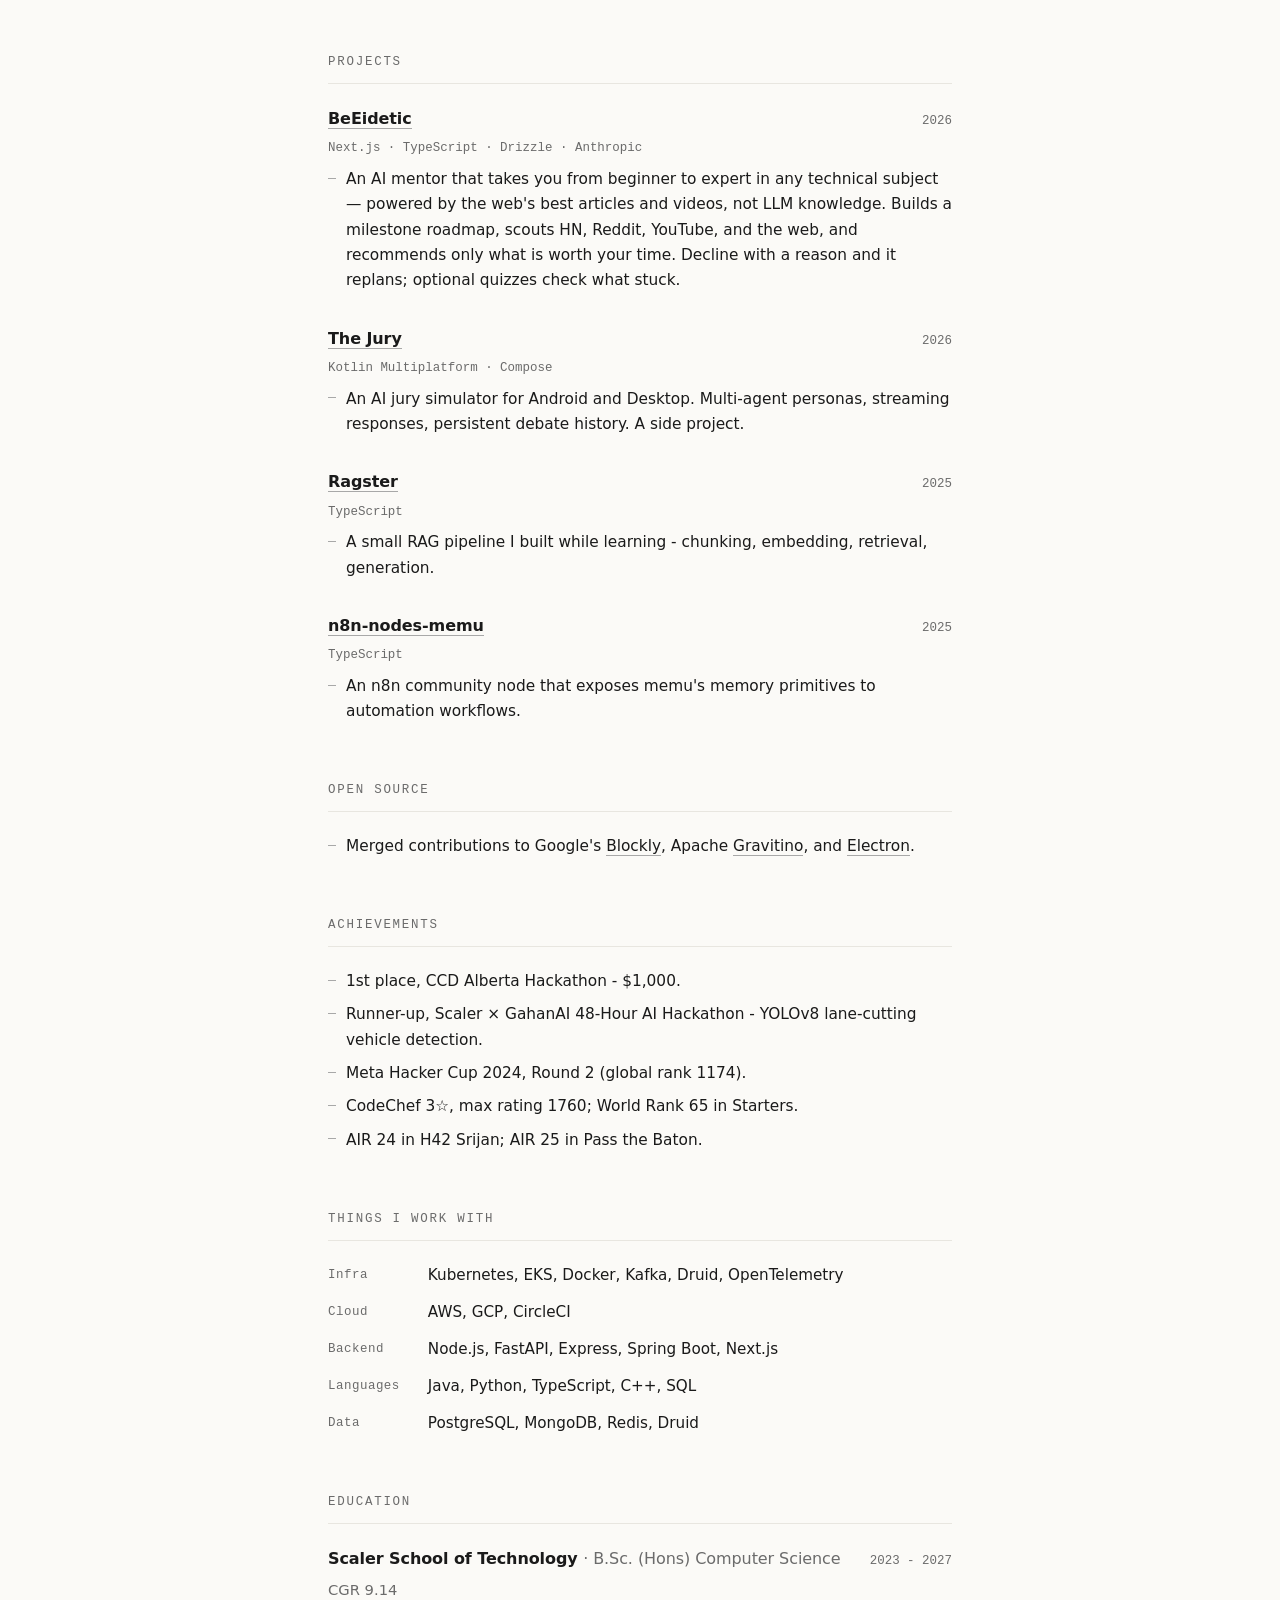
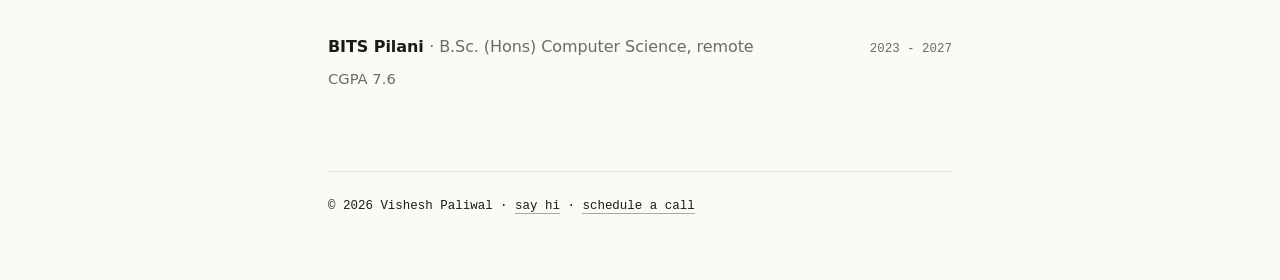
==== commit 7c5a3b4c: "experience: add current ShortLoop (YC W23) SWE internship" ====
--- a/index.html
+++ b/index.html
@@ -11,6 +11,10 @@
   <meta property="og:type" content="website" />
   <link rel="icon" href="data:image/svg+xml,<svg xmlns=%22http://www.w3.org/2000/svg%22 viewBox=%220 0 100 100%22><text y=%22.9em%22 font-size=%2290%22>V</text></svg>" />
   <link rel="stylesheet" href="styles.css" />
+  <script>
+    window.va = window.va || function () { (window.vaq = window.vaq || []).push(arguments); };
+  </script>
+  <script defer src="/_vercel/insights/script.js"></script>
 </head>
 <body>
   <button id="theme-toggle" class="theme-toggle" type="button" aria-label="Toggle color theme">
@@ -36,7 +40,7 @@
         <span class="sep">/</span>
         <a href="mailto:vishesh.23bcs10013@sst.scaler.com">email</a>
         <span class="sep">/</span>
-        <a href="https://drive.google.com/file/d/1WRHBEQwdWZEFvYwu_dmGaKrYtTfcpszq/view?usp=sharing">resume</a>
+        <a href="https://drive.google.com/file/d/1FaXgrbZyRG90ZHNgXAMhlkQe2kCSIHwP/view?usp=sharing">resume</a>
       </nav>
     </header>
 
@@ -49,6 +53,16 @@
 
     <section class="block" aria-labelledby="experience">
       <h2 id="experience">experience</h2>
+
+      <article class="entry">
+        <div class="entry-head">
+          <h3>ShortLoop <span class="role">&middot; Software Engineer Intern &middot; YC W23</span></h3>
+          <span class="date">Aug 2026 - Present</span>
+        </div>
+        <ul class="bullets">
+          <li>Building an internal tool to track on-call issues for the AI phone agents &mdash; failure analytics and resolution times, alerts to QA for critical events, and integrations to manually book appointments when a call fails.</li>
+        </ul>
+      </article>
 
       <article class="entry">
         <div class="entry-head">
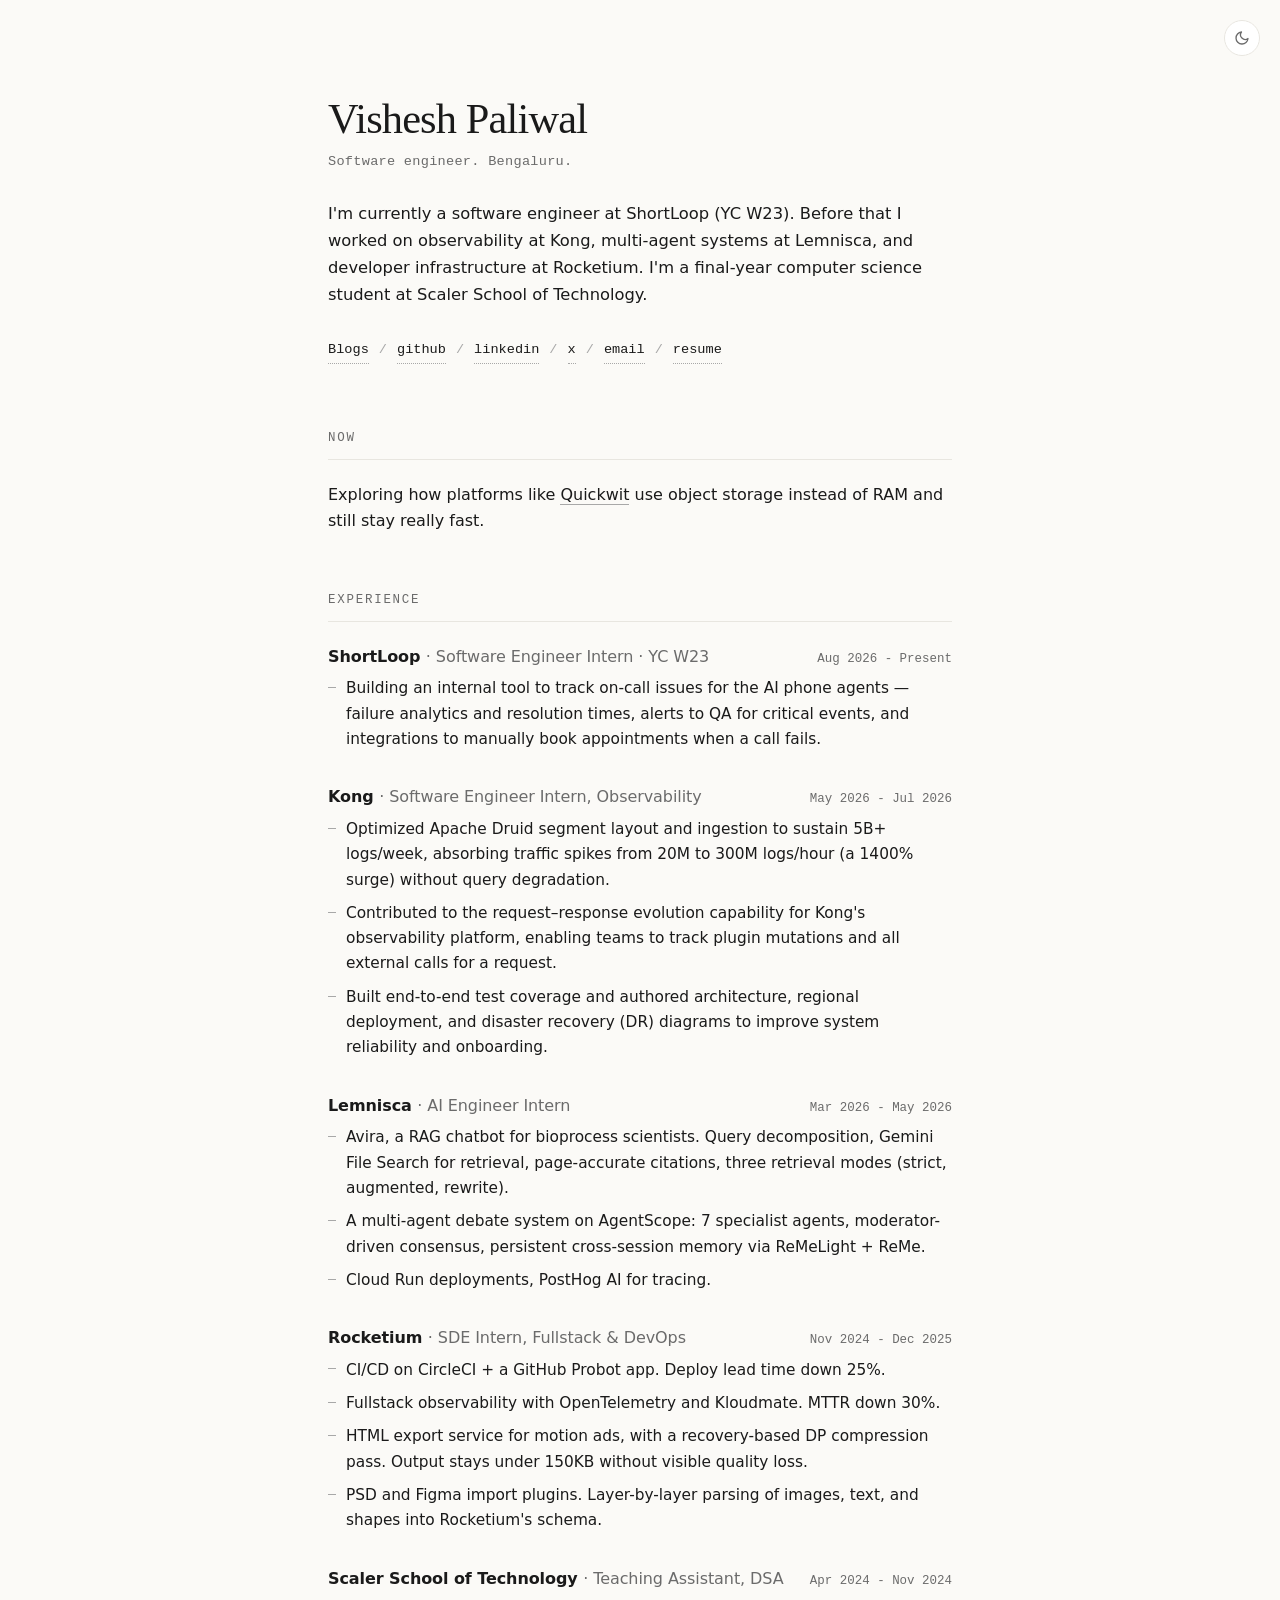
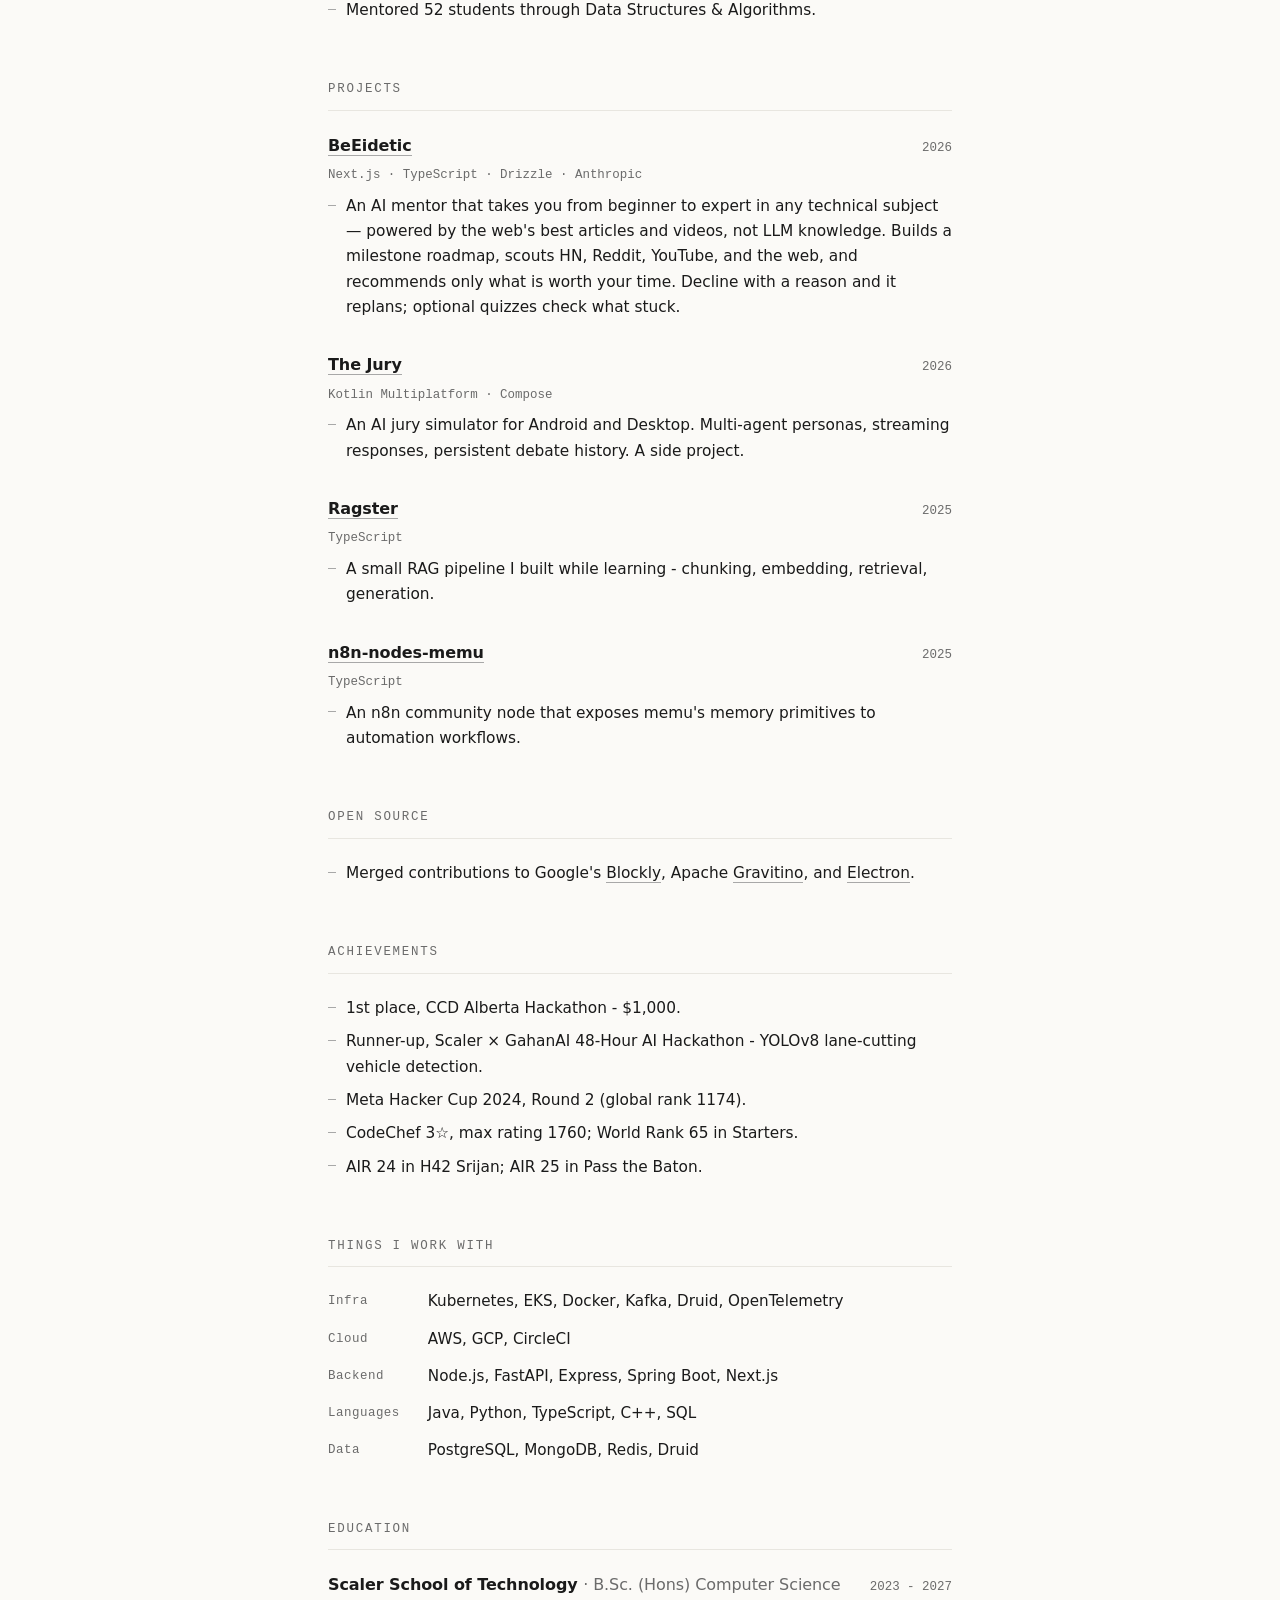
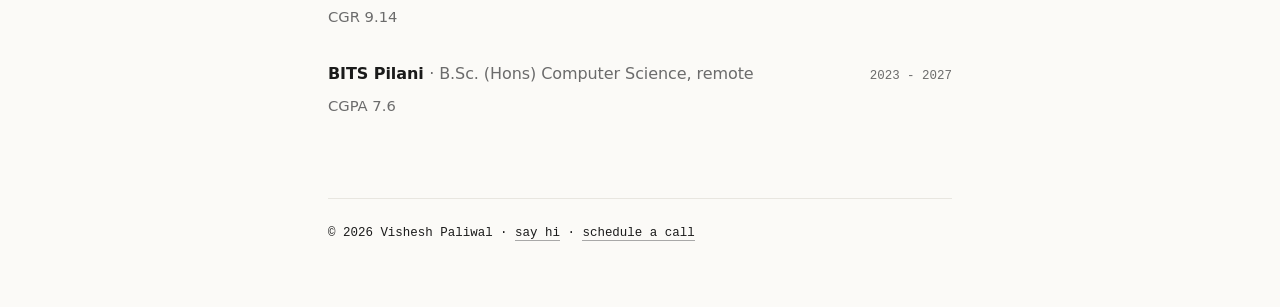
==== commit a2c93ab8: "intro: lead with ShortLoop (YC W23); note final-year student; update meta description" ====
--- a/index.html
+++ b/index.html
@@ -4,7 +4,7 @@
   <meta charset="utf-8" />
   <meta name="viewport" content="width=device-width, initial-scale=1" />
   <title>Vishesh Paliwal</title>
-  <meta name="description" content="Software engineer based in Bengaluru. Previously observability team at Kong." />
+  <meta name="description" content="Software engineer based in Bengaluru. Currently at ShortLoop (YC W23). Previously Kong, Lemnisca, Rocketium." />
   <meta name="author" content="Vishesh Paliwal" />
   <meta property="og:title" content="Vishesh Paliwal" />
   <meta property="og:description" content="Software engineer, Bengaluru." />
@@ -27,7 +27,7 @@
       <h1>Vishesh Paliwal</h1>
       <p class="tagline">Software engineer. Bengaluru.</p>
       <p class="intro">
-        I worked on observability at Kong. Before that I worked on multi-agent systems at Lemnisca and on developer infrastructure at Rocketium. I study computer science at Scaler School of Technology.
+        I'm currently a software engineer at ShortLoop (YC W23). Before that I worked on observability at Kong, multi-agent systems at Lemnisca, and developer infrastructure at Rocketium. I'm a final-year computer science student at Scaler School of Technology.
       </p>
       <nav class="socials" aria-label="Social links">
         <a href="blog/index.html">Blogs</a>
